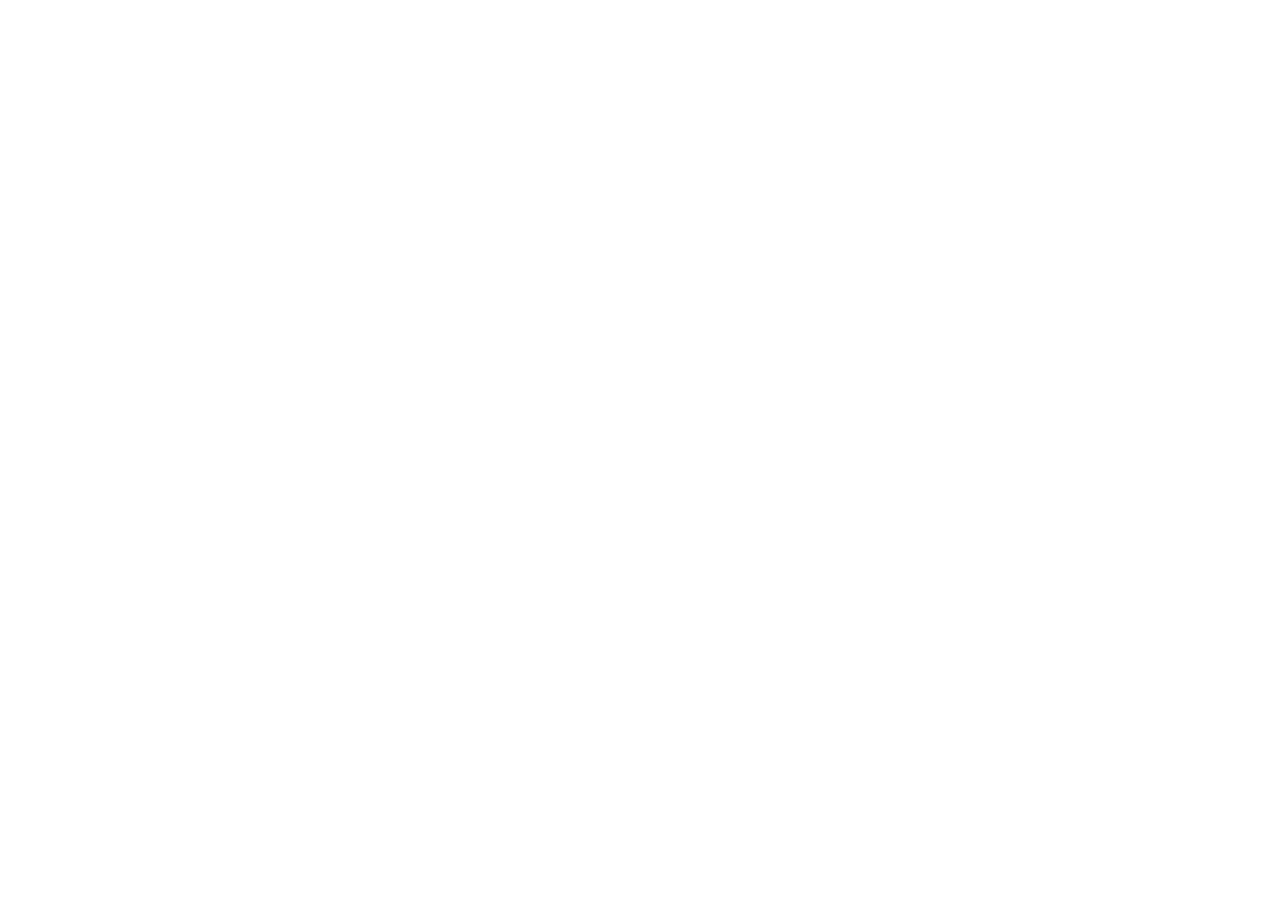
==== cadastro.html @ 19026b9a "Novas paginas" ====
<!DOCTYPE html>
<html>
<head>
    <meta charset='utf-8'>
    <meta http-equiv='X-UA-Compatible' content='IE=edge'>
    <title>Page Title</title>
    <meta name='viewport' content='width=device-width, initial-scale=1'>
    <link rel='stylesheet' type='text/css' media='screen' href='main.css'>
    <script src='main.js'></script>
</head>
<body>
    
</body>
</html>
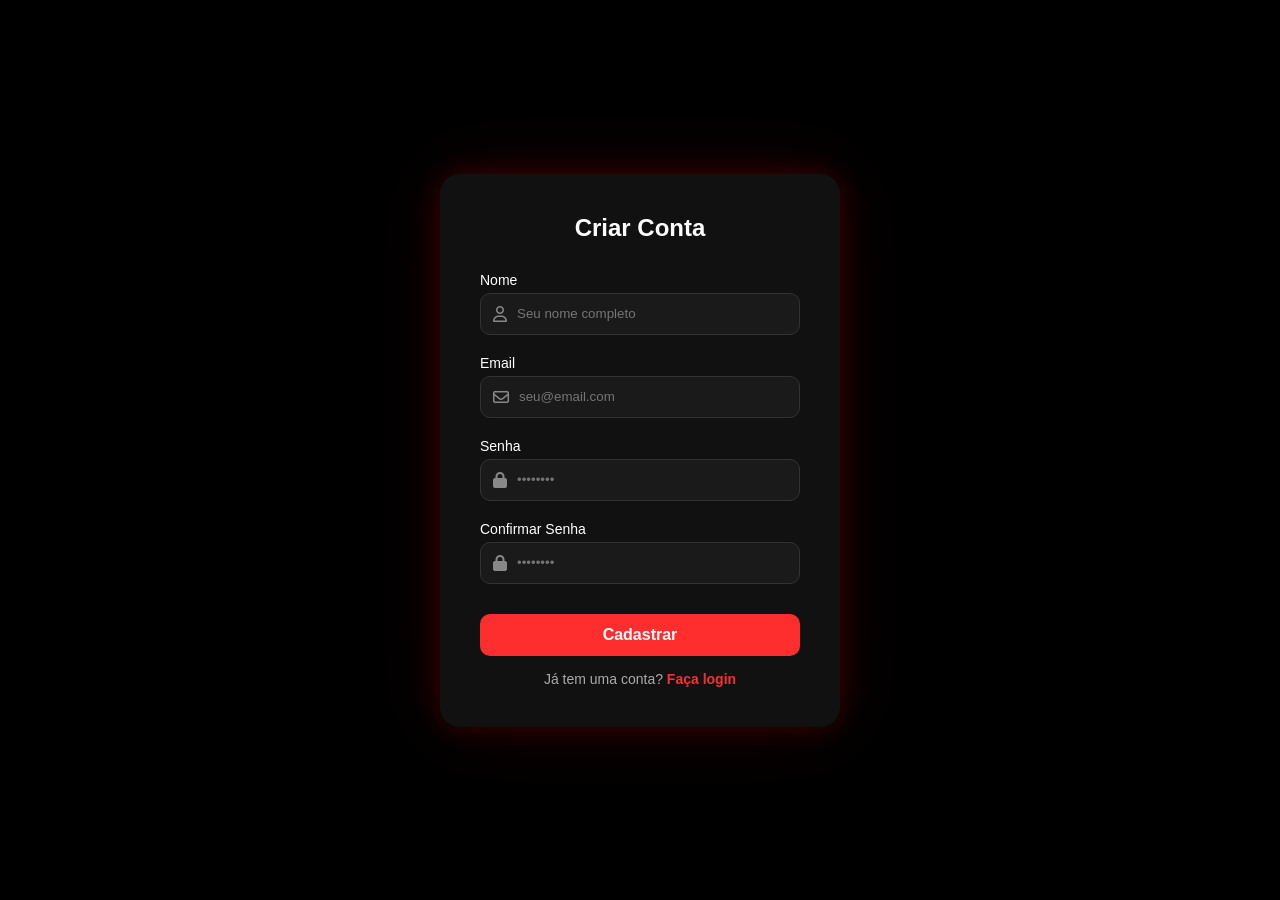
==== commit e64ad46f: "login e cadastro(placeholder)" ====
--- a/cadastro.html
+++ b/cadastro.html
@@ -1,14 +1,60 @@
 <!DOCTYPE html>
-<html>
+<html lang="pt-br">
 <head>
-    <meta charset='utf-8'>
-    <meta http-equiv='X-UA-Compatible' content='IE=edge'>
-    <title>Page Title</title>
-    <meta name='viewport' content='width=device-width, initial-scale=1'>
-    <link rel='stylesheet' type='text/css' media='screen' href='main.css'>
-    <script src='main.js'></script>
+  <meta charset="UTF-8">
+  <title>Cadastro</title>
+
+  <!-- CSS exclusivo da página -->
+  <link rel="stylesheet" href="cadastro.css">
+
+  <!-- Ícones -->
+  <link href="https://cdnjs.cloudflare.com/ajax/libs/font-awesome/6.5.0/css/all.min.css" rel="stylesheet">
 </head>
 <body>
-    
+
+  <div class="container">
+    <h2>Criar Conta</h2>
+
+    <form>
+      <div class="input-group">
+        <label>Nome</label>
+        <div class="input-box">
+          <i class="fa-regular fa-user"></i>
+          <input type="text" placeholder="Seu nome completo" required>
+        </div>
+      </div>
+
+      <div class="input-group">
+        <label>Email</label>
+        <div class="input-box">
+          <i class="fa-regular fa-envelope"></i>
+          <input type="email" placeholder="seu@email.com" required>
+        </div>
+      </div>
+
+      <div class="input-group">
+        <label>Senha</label>
+        <div class="input-box">
+          <i class="fa-solid fa-lock"></i>
+          <input type="password" placeholder="••••••••" required>
+        </div>
+      </div>
+
+      <div class="input-group">
+        <label>Confirmar Senha</label>
+        <div class="input-box">
+          <i class="fa-solid fa-lock"></i>
+          <input type="password" placeholder="••••••••" required>
+        </div>
+      </div>
+
+      <button type="submit" class="btn">Cadastrar</button>
+
+      <p class="login-link">
+        Já tem uma conta? <a href="login.html">Faça login</a>
+      </p>
+    </form>
+  </div>
+
 </body>
 </html>
--- a/cadastro.css
+++ b/cadastro.css
@@ -0,0 +1,105 @@
+* {
+  margin: 0;
+  padding: 0;
+  box-sizing: border-box;
+  font-family: Arial, Helvetica, sans-serif;
+}
+
+body {
+  height: 100vh;
+  background: #000;
+  display: flex;
+  justify-content: center;
+  align-items: center;
+}
+
+.container {
+  background: #111;
+  padding: 40px;
+  width: 400px;
+  border-radius: 20px;
+  box-shadow: 
+    0 0 30px rgba(255, 0, 0, 0.2),
+    0 0 80px rgba(255, 0, 0, 0.1);
+}
+
+h2 {
+  color: #fff;
+  margin-bottom: 30px;
+  text-align: center;
+}
+
+.input-group {
+  margin-bottom: 20px;
+}
+
+.input-group label {
+  color: #fff;
+  font-size: 14px;
+  margin-bottom: 5px;
+  display: block;
+}
+
+.input-box {
+  display: flex;
+  align-items: center;
+  background: #1a1a1a;
+  border-radius: 10px;
+  padding: 12px;
+  border: 1px solid #333;
+  transition: 0.3s;
+}
+
+.input-box i {
+  color: #888;
+  margin-right: 10px;
+}
+
+.input-box input {
+  background: none;
+  border: none;
+  outline: none;
+  color: #fff;
+  width: 100%;
+}
+
+.input-box:focus-within {
+  border: 1px solid #ff2e2e;
+  box-shadow: 0 0 8px rgba(255, 46, 46, 0.4);
+}
+
+.btn {
+  width: 100%;
+  padding: 12px;
+  background: #ff2e2e;
+  border: none;
+  border-radius: 10px;
+  color: white;
+  font-size: 16px;
+  font-weight: bold;
+  cursor: pointer;
+  margin-top: 10px;
+  transition: 0.3s;
+}
+
+.btn:hover {
+  background: #ff0000;
+  box-shadow: 0 0 15px rgba(255, 0, 0, 0.6);
+}
+
+.login-link {
+  text-align: center;
+  margin-top: 15px;
+  color: #aaa;
+  font-size: 14px;
+}
+
+.login-link a {
+  color: #ff2e2e;
+  text-decoration: none;
+  font-weight: bold;
+}
+
+.login-link a:hover {
+  text-decoration: underline;
+}
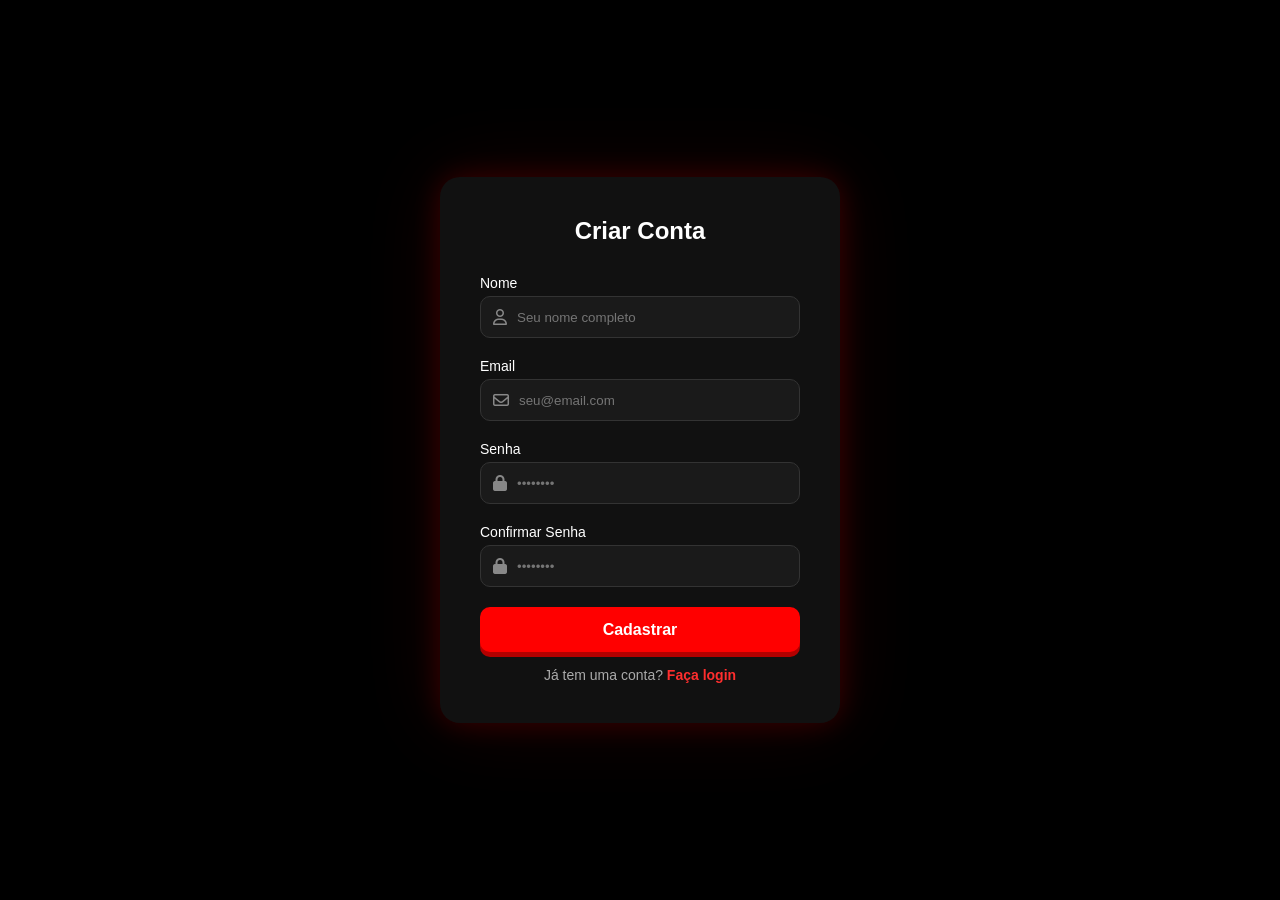
==== commit e70bb5e3: "Conexão estabelecida em index." ====
--- a/cadastro.html
+++ b/cadastro.html
@@ -48,7 +48,7 @@
         </div>
       </div>
 
-      <button type="submit" class="btn">Cadastrar</button>
+      <a href="index.html" class="btn">Cadastrar</a>
 
       <p class="login-link">
         Já tem uma conta? <a href="login.html">Faça login</a>
--- a/cadastro.css
+++ b/cadastro.css
@@ -69,24 +69,28 @@
 }
 
 .btn {
+  display: inline-flex;
+  justify-content: center;
+  align-items: center;
   width: 100%;
-  padding: 12px;
-  background: #ff2e2e;
-  border: none;
+  height: 45px;
+  background: #ff0000;
+  color: white;
+  text-decoration: none;
   border-radius: 10px;
-  color: white;
-  font-size: 16px;
   font-weight: bold;
-  cursor: pointer;
-  margin-top: 10px;
-  transition: 0.3s;
+  transition: all 0.15s ease;
+  box-shadow: 0 5px 0 #b30000;
 }
 
 .btn:hover {
   background: #ff0000;
-  box-shadow: 0 0 15px rgba(255, 0, 0, 0.6);
 }
 
+.btn:active {
+  transform: translateY(4px);
+  box-shadow: 0 1px 0 #b30000;
+}
 .login-link {
   text-align: center;
   margin-top: 15px;
